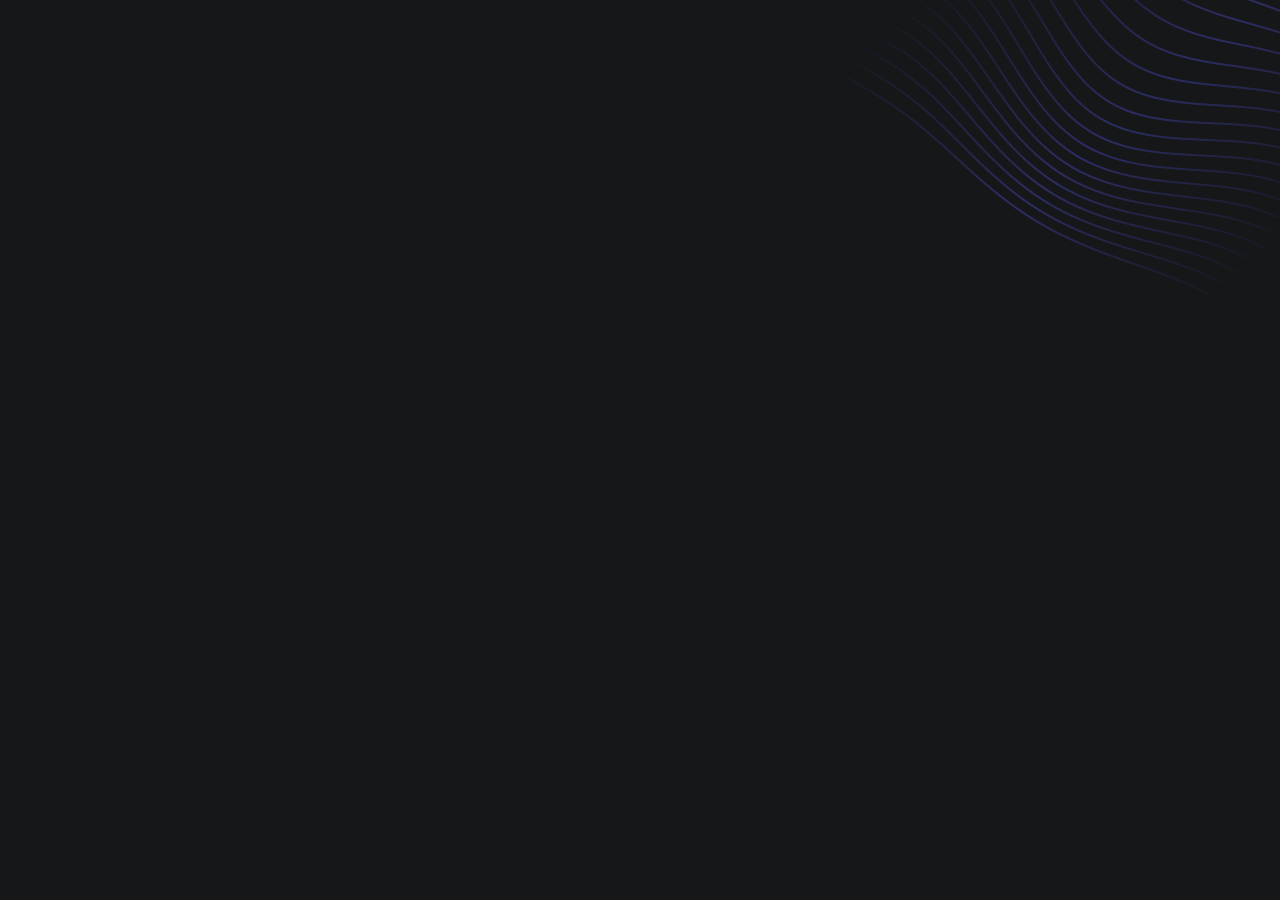
==== pages/signIn.html @ e15dbd8a "Sign up закончил, все до мелочей и адаптивку" ====
<!DOCTYPE html>
<html lang="en">
<head>
    <meta charset="UTF-8">
    <meta http-equiv="X-UA-Compatible" content="IE=edge">
    <meta name="viewport" content="width=device-width, initial-scale=1.0">
    <title>Sign In</title>
    <link rel="stylesheet" href="../css/base.css">
</head>
<body>
    <div class="decoration">
        <img src="../imgs/second-decore-one.png" alt="">
    </div>  
</body>
</html>
---- css/base.css ----
/* http://meyerweb.com/eric/tools/css/reset/
   v5.0.2 | 20191019
   License: none (public domain)
*/
@import url("https://fonts.googleapis.com/css2?family=Architects+Daughter&family=Inter:wght@100..900&display=swap");
* {
  margin: 0;
  padding: 0;
  border: 0;
  font-size: 100%;
  font: inherit;
  vertical-align: baseline;
  box-sizing: border-box;
}

/* HTML5 display-role reset for older browsers */
article, aside, details, figcaption, figure,
footer, header, hgroup, main, menu, nav, section {
  display: block;
}

/* HTML5 hidden-attribute fix for newer browsers */
*[hidden] {
  display: none;
}

body {
  line-height: 1;
}

menu, ol, ul {
  list-style: none;
}

blockquote, q {
  quotes: none;
}

blockquote:before, blockquote:after,
q:before, q:after {
  content: "";
  content: none;
}

table {
  border-collapse: collapse;
  border-spacing: 0;
}

a {
  text-decoration: none;
}

button, input {
  outline: none;
  border: none;
}

.header .header--top .container .nav .nav--list a .icon {
  display: none;
}

.main .sign-form .container .form .selection-text, .header--bottom .container .text--content .buttons, .header .header--top .container .nav .nav--list, .header .header--top .container {
  display: flex;
  justify-content: space-between;
  align-items: center;
}

.main .sign-form .container .form .input-complex, .main .sign-form .container .form, .main .sign-form .container, .header--bottom .container .text--content, .header--bottom .container {
  display: flex;
  flex-direction: column;
  justify-content: space-between;
  align-items: center;
}

.header {
  padding: 0 30px;
}
.header .header--top {
  position: relative;
}
.header .header--top .container {
  height: 80px;
}
.header .header--top .container .nav .nav--list {
  gap: 51px;
}
@media (max-width: 768px) {
  .header .header--top .container .nav .nav--list {
    gap: 6dvw;
  }
}
.header .header--top .container .nav .nav--list a {
  border-radius: 2px;
  padding: 10px 20px;
}
@media (max-width: 768px) {
  .header .header--top .container .nav .nav--list a .icon {
    display: block;
    width: 24px;
    height: 24px;
  }
}
@media (max-width: 768px) {
  .header .header--top .container .nav .nav--list a .link--text {
    display: none;
  }
}
.header .header--top .container .nav .nav--list .Sign-in a {
  color: rgb(93, 93, 255);
  font-family: "Inter", sans-serif;
  font-weight: 500;
  font-size: 16px;
  line-height: 24px;
  letter-spacing: -0.25px;
}
@media (max-width: 768px) {
  .header .header--top .container .nav .nav--list .Sign-in a {
    display: block;
    border: 1px solid rgb(93, 93, 255);
  }
}
.header .header--top .container .nav .nav--list .Sign-up a {
  box-shadow: 0px 1px 3px 0px rgba(25, 32, 44, 0.04);
  color: rgb(255, 255, 255);
  font-family: "Inter", sans-serif;
  font-weight: 500;
  font-size: 16px;
  line-height: 24px;
  letter-spacing: -0.25px;
  background-color: rgb(93, 93, 255);
}
@media (max-width: 768px) {
  .header .header--top .container .nav .nav--list .Sign-up a {
    display: flex;
  }
}

.header--bottom {
  padding-top: 80px;
}
.header--bottom .container .text--content {
  max-width: 768px;
  text-align: center;
  gap: 32px;
}
.header--bottom .container .text--content .buttons {
  height: 48px;
  gap: 12px;
}
@media (max-width: 470px) {
  .header--bottom .container .text--content .buttons {
    flex-wrap: wrap;
    justify-content: center;
    align-items: stretch;
  }
}
.header--bottom .container .text--content .buttons a {
  color: auto;
  font-family: "Inter", sans-serif;
  font-weight: 500;
  font-size: 16px;
  line-height: 24px;
  letter-spacing: -0.25px;
  padding: 12px 32px;
}
.header--bottom .container .text--content .buttons .first-btn {
  background-color: rgb(93, 93, 255);
  color: rgb(255, 255, 255);
}
.header--bottom .container .text--content .buttons .second-btn {
  background-color: rgb(51, 54, 58);
  color: rgb(197, 210, 220);
}
.main {
  padding: 80px 0 50px;
}
.main .sign-form .container {
  padding: 0px 25px;
  align-items: center;
  gap: 80px;
}
.main .sign-form .container .title {
  text-align: center;
}
.main .sign-form .container .form {
  max-width: 401px;
  height: 644px;
  align-items: stretch;
  gap: 16px;
}
.main .sign-form .container .form input {
  padding: 12px 16px;
  text-align: start;
  border-radius: 1px;
}
.main .sign-form .container .form input[type=button], .main .sign-form .container .form input[type=submit] {
  text-align: center;
  color: rgb(255, 255, 255);
  font-family: "Inter", sans-serif;
  font-weight: 400;
  font-size: 16px;
  line-height: 24px;
  letter-spacing: -0.25px;
}
.main .sign-form .container .form input[type=text], .main .sign-form .container .form input[type=email], .main .sign-form .container .form input[type=password] {
  color: initial;
  font-family: "Inter", sans-serif;
  font-weight: 400;
  font-size: 16px;
  line-height: 24px;
  letter-spacing: -0.25px;
}
.main .sign-form .container .form input[type=text]::placeholder, .main .sign-form .container .form input[type=email]::placeholder, .main .sign-form .container .form input[type=password]::placeholder {
  color: rgb(112, 125, 134);
  font-family: "Inter", sans-serif;
  font-weight: 400;
  font-size: 16px;
  line-height: 24px;
  letter-spacing: -0.25px;
}
.main .sign-form .container .form .google-btn {
  position: relative;
  height: 48px;
}
.main .sign-form .container .form .google-btn .google {
  width: 100%;
  text-align: center;
  background-color: rgb(229, 61, 62);
  position: absolute;
}
.main .sign-form .container .form .google-btn .google-ico {
  width: 31px;
  height: 25px;
  border-right: 1px solid rgb(245, 101, 101);
  position: absolute;
  z-index: 2;
  background: url("../../imgs/sign/google-ico.svg");
  background-position: center;
  background-repeat: no-repeat;
  background-position: left;
  top: 12px;
  left: 16px;
}
.main .sign-form .container .form .selection-text {
  align-items: center;
}
.main .sign-form .container .form .selection-text .line-dots {
  width: 90px;
  height: 1px;
  border-bottom: 1px dotted rgb(51, 54, 58);
}
.main .sign-form .container .form .selection-text .description {
  text-align: center;
  color: rgb(155, 169, 180);
  font-family: "Inter", sans-serif;
  font-weight: 400;
  font-size: 16px;
  line-height: 1.5;
  letter-spacing: -0.25px;
}
@media (max-width: 470px) {
  .main .sign-form .container .form .selection-text .description {
    color: rgb(155, 169, 180);
    font-family: "Inter", sans-serif;
    font-weight: 400;
    font-size: 14px;
    line-height: 1.5;
    letter-spacing: -0.25px;
  }
}
.main .sign-form .container .form .input-complex {
  align-items: stretch;
}
.main .sign-form .container .form .input-complex .label {
  color: rgb(197, 210, 220);
  font-family: "Inter", sans-serif;
  font-weight: 500;
  font-size: 14px;
  line-height: 22px;
  letter-spacing: initial;
  position: relative;
}
.main .sign-form .container .form .input-complex .label:after {
  content: "*";
  color: rgb(229, 61, 62);
  position: absolute;
}
.main .sign-form .container .form .input-complex .input {
  border: 1px solid rgb(51, 54, 58);
  background: transparent;
  color: rgb(112, 125, 134);
}
.main .sign-form .container .form .privacy-text {
  text-align: center;
  color: rgb(112, 125, 134);
  font-family: "Inter", sans-serif;
  font-weight: 400;
  font-size: 16px;
  line-height: 24px;
  letter-spacing: -0.25px;
}
.main .sign-form .container .form .privacy-text a {
  text-decoration: underline;
  color: rgb(155, 169, 180);
  font-family: "Inter", sans-serif;
  font-weight: 400;
  font-size: 16px;
  line-height: 24px;
  letter-spacing: -0.25px;
}
.main .sign-form .container .form .SignUp-btn {
  background-color: rgb(93, 93, 255);
}
.main .sign-form .container .form .link-label {
  text-align: center;
  color: rgb(155, 169, 180);
  font-family: "Inter", sans-serif;
  font-weight: 400;
  font-size: 16px;
  line-height: 24px;
  letter-spacing: -0.25px;
}
.main .sign-form .container .form .link-label .link {
  color: rgb(93, 93, 255);
  font-family: "Inter", sans-serif;
  font-weight: 400;
  font-size: 16px;
  line-height: 24px;
  letter-spacing: -0.25px;
}

body {
  background-color: rgb(21, 23, 25);
  position: relative;
}
body::-webkit-scrollbar {
  display: none;
}
body .decoration {
  z-index: -2;
  max-width: 501px;
  max-height: 364px;
  position: absolute;
  top: 0;
  right: 0;
}
@media (max-width: 768px) {
  body .decoration img {
    width: 300px;
    height: 217px;
  }
}

.container {
  max-width: 1104px;
  margin: auto;
}

.logo {
  width: 32px;
  height: 32px;
}

h1.title {
  color: rgb(217, 227, 234);
  font-family: "Inter", sans-serif;
  font-weight: 800;
  font-size: 52px;
  line-height: 1.2;
  letter-spacing: -0.5px;
}
@media (max-width: 470px) {
  h1.title {
    color: rgb(217, 227, 234);
    font-family: "Inter", sans-serif;
    font-weight: 800;
    font-size: 34px;
    line-height: 1.2;
    letter-spacing: -0.5px;
  }
}

.description {
  color: rgb(155, 169, 180);
  font-family: "Inter", sans-serif;
  font-weight: 400;
  font-size: 20px;
  line-height: 30px;
  letter-spacing: -0.25px;
}
@media (max-width: 470px) {
  .description {
    color: rgb(155, 169, 180);
    font-family: "Inter", sans-serif;
    font-weight: 400;
    font-size: 16px;
    line-height: 24px;
    letter-spacing: -0.25px;
  }
}
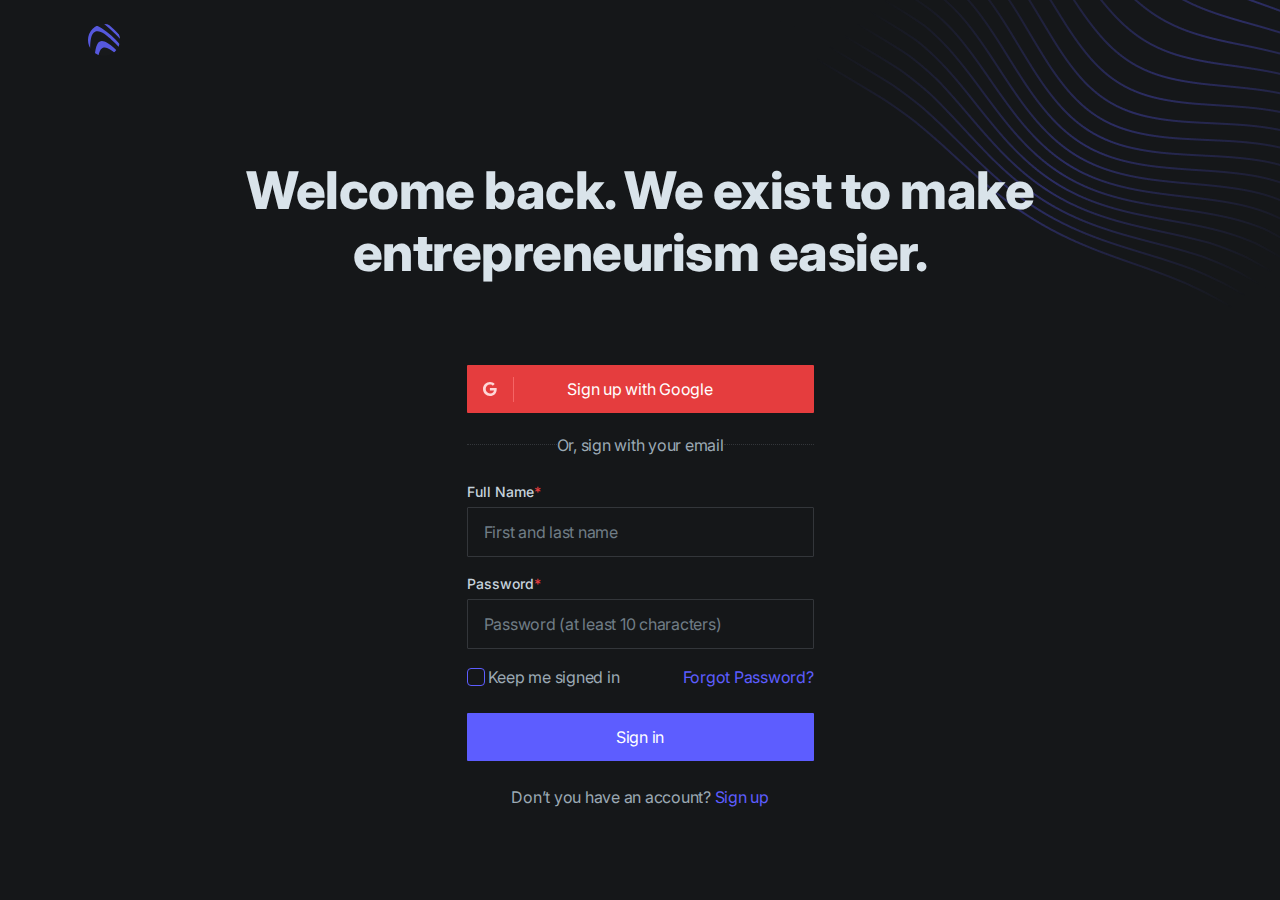
==== commit bec53d19: "sign pages are done" ====
--- a/pages/signIn.html
+++ b/pages/signIn.html
@@ -1,15 +1,86 @@
 <!DOCTYPE html>
 <html lang="en">
-<head>
-    <meta charset="UTF-8">
-    <meta http-equiv="X-UA-Compatible" content="IE=edge">
-    <meta name="viewport" content="width=device-width, initial-scale=1.0">
+  <head>
+    <meta charset="UTF-8" />
+    <meta http-equiv="X-UA-Compatible" content="IE=edge" />
+    <meta name="viewport" content="width=device-width, initial-scale=1.0" />
     <title>Sign In</title>
-    <link rel="stylesheet" href="../css/base.css">
-</head>
-<body>
+    <link rel="stylesheet" href="../css/base.css" />
+  </head>
+  <body>
     <div class="decoration">
-        <img src="../imgs/second-decore-one.png" alt="">
-    </div>  
-</body>
-</html>+      <img src="../imgs/second-decore-one.png" alt="" />
+    </div>
+    <header class="header">
+      <div class="header--top">
+        <div class="container">
+          <a href="../index.html" class="logo">
+            <img src="../imgs/Logo-ico.svg" alt="Logo" />
+          </a>
+        </div>
+      </div>
+    </header>
+    <main class="main">
+      <section class="sign-form">
+        <div class="container">
+          <h1 class="title">
+            Welcome back. We exist to make entrepreneurism easier.
+          </h1>
+          <form action="" class="form" id="sign-in">
+            <div class="google-btn">
+              <input type="button" value="Sign up with Google" class="google" />
+              <div class="google-ico">
+                <img src="../imgs/sign/google-ico.svg" alt="" class="icon" />
+              </div>
+            </div>
+            <div class="selection-text">
+              <div class="line-dots"></div>
+              <p class="description">Or, sign with your email</p>
+              <div class="line-dots"></div>
+            </div>
+            <div class="input-complex-section">
+              <div class="input-complex">
+                <label for="full_Name" class="label">Full Name</label>
+                <input
+                  type="text"
+                  id="full_Name"
+                  class="input"
+                  placeholder="First and last name"
+                />
+              </div>
+              <div class="input-complex">
+                <label for="Password" class="label">Password</label>
+                <input
+                  type="password"
+                  id="Password"
+                  class="input"
+                  placeholder="Password (at least 10 characters)"
+                />
+              </div>
+              <div class="additional-info-section">
+                <label class="link-label" for="check-box">
+                  <input
+                    type="checkbox"
+                    name="check-box"
+                    id="check-box"
+                    class="check-box"
+                  />
+                  <span class="ico">
+                    <img src="../imgs/sign/checked-checkbox-ico.svg" alt="" class="checked-img">
+                  </span>
+                  Keep me signed in
+                </label>
+                <a href="" class="link">Forgot Password?</a>
+              </div>
+            </div>
+            <input type="submit" value="Sign in" class="SignUp-btn" />
+            <label for="#" class="link-label"
+              >Don’t you have an account?
+              <a href="./signUp.html" class="link"> Sign up</a></label
+            >
+          </form>
+        </div>
+      </section>
+    </main>
+  </body>
+</html>
--- a/css/base.css
+++ b/css/base.css
@@ -56,17 +56,17 @@
   border: none;
 }
 
-.header .header--top .container .nav .nav--list a .icon {
+.main .sign-form .container #sign-in .additional-info-section .ico .checked-img, .header .header--top .container .nav .nav--list a .icon {
   display: none;
 }
 
-.main .sign-form .container .form .selection-text, .header--bottom .container .text--content .buttons, .header .header--top .container .nav .nav--list, .header .header--top .container {
+.main .sign-form .container .form .selection-text, .main .sign-form .container .form .google-btn .google-ico, .main .sign-form .container #sign-in .additional-info-section .link-label, .main .sign-form .container #sign-in .additional-info-section, .header--bottom .container .text--content .buttons, .header .header--top .container .nav .nav--list, .header .header--top .container {
   display: flex;
   justify-content: space-between;
   align-items: center;
 }
 
-.main .sign-form .container .form .input-complex, .main .sign-form .container .form, .main .sign-form .container, .header--bottom .container .text--content, .header--bottom .container {
+.main .sign-form .container .form .input-complex-section .input-complex, .main .sign-form .container .form .input-complex-section, .main .sign-form .container .form, .main .sign-form .container, .header--bottom .container .text--content, .header--bottom .container {
   display: flex;
   flex-direction: column;
   justify-content: space-between;
@@ -176,18 +176,44 @@
   padding: 80px 0 50px;
 }
 .main .sign-form .container {
-  padding: 0px 25px;
+  padding: 0px 10px;
   align-items: center;
   gap: 80px;
 }
 .main .sign-form .container .title {
   text-align: center;
 }
+.main .sign-form .container #sign-up {
+  height: 644px;
+}
+.main .sign-form .container #sign-in {
+  height: 444px;
+}
+.main .sign-form .container #sign-in .additional-info-section .link-label {
+  gap: 8px;
+}
+.main .sign-form .container #sign-in .additional-info-section .check-box {
+  position: relative;
+  opacity: 0;
+  cursor: pointer;
+}
+.main .sign-form .container #sign-in .additional-info-section .check-box:checked ~ .ico {
+  padding: 0;
+}
+.main .sign-form .container #sign-in .additional-info-section .check-box:checked ~ .ico .checked-img {
+  display: block;
+}
+.main .sign-form .container #sign-in .additional-info-section .ico {
+  position: absolute;
+  padding: 8px;
+  border-radius: 4px;
+  border: 1px solid rgb(93, 93, 255);
+}
 .main .sign-form .container .form {
+  gap: 16px;
   max-width: 401px;
-  height: 644px;
   align-items: stretch;
-  gap: 16px;
+  gap: 24px;
 }
 .main .sign-form .container .form input {
   padding: 12px 16px;
@@ -235,44 +261,40 @@
   border-right: 1px solid rgb(245, 101, 101);
   position: absolute;
   z-index: 2;
-  background: url("../../imgs/sign/google-ico.svg");
-  background-position: center;
-  background-repeat: no-repeat;
-  background-position: left;
   top: 12px;
   left: 16px;
+  justify-content: flex-start;
+}
+.main .sign-form .container .form .google-btn .google-ico .icon {
+  width: 14px;
+  height: 14px;
 }
 .main .sign-form .container .form .selection-text {
   align-items: center;
+}
+.main .sign-form .container .form .selection-text .description {
+  text-align: center;
+  color: rgb(155, 169, 180);
+  font-family: "Inter", sans-serif;
+  font-weight: 400;
+  font-size: 16px;
+  line-height: 1.5;
+  letter-spacing: -0.25px;
 }
 .main .sign-form .container .form .selection-text .line-dots {
   width: 90px;
   height: 1px;
   border-bottom: 1px dotted rgb(51, 54, 58);
 }
-.main .sign-form .container .form .selection-text .description {
-  text-align: center;
-  color: rgb(155, 169, 180);
-  font-family: "Inter", sans-serif;
-  font-weight: 400;
-  font-size: 16px;
-  line-height: 1.5;
-  letter-spacing: -0.25px;
-}
-@media (max-width: 470px) {
-  .main .sign-form .container .form .selection-text .description {
-    color: rgb(155, 169, 180);
-    font-family: "Inter", sans-serif;
-    font-weight: 400;
-    font-size: 14px;
-    line-height: 1.5;
-    letter-spacing: -0.25px;
-  }
-}
-.main .sign-form .container .form .input-complex {
+.main .sign-form .container .form .input-complex-section {
+  gap: 16px;
   align-items: stretch;
 }
-.main .sign-form .container .form .input-complex .label {
+.main .sign-form .container .form .input-complex-section .input-complex {
+  align-items: stretch;
+  gap: 4px;
+}
+.main .sign-form .container .form .input-complex-section .input-complex .label {
   color: rgb(197, 210, 220);
   font-family: "Inter", sans-serif;
   font-weight: 500;
@@ -281,17 +303,17 @@
   letter-spacing: initial;
   position: relative;
 }
-.main .sign-form .container .form .input-complex .label:after {
+.main .sign-form .container .form .input-complex-section .input-complex .label:after {
   content: "*";
   color: rgb(229, 61, 62);
   position: absolute;
 }
-.main .sign-form .container .form .input-complex .input {
+.main .sign-form .container .form .input-complex-section .input-complex .input {
   border: 1px solid rgb(51, 54, 58);
   background: transparent;
   color: rgb(112, 125, 134);
 }
-.main .sign-form .container .form .privacy-text {
+.main .sign-form .container .form .input-complex-section .privacy-text {
   text-align: center;
   color: rgb(112, 125, 134);
   font-family: "Inter", sans-serif;
@@ -300,7 +322,7 @@
   line-height: 24px;
   letter-spacing: -0.25px;
 }
-.main .sign-form .container .form .privacy-text a {
+.main .sign-form .container .form .input-complex-section .privacy-text a {
   text-decoration: underline;
   color: rgb(155, 169, 180);
   font-family: "Inter", sans-serif;
@@ -321,7 +343,7 @@
   line-height: 24px;
   letter-spacing: -0.25px;
 }
-.main .sign-form .container .form .link-label .link {
+.main .sign-form .container .form .link {
   color: rgb(93, 93, 255);
   font-family: "Inter", sans-serif;
   font-weight: 400;
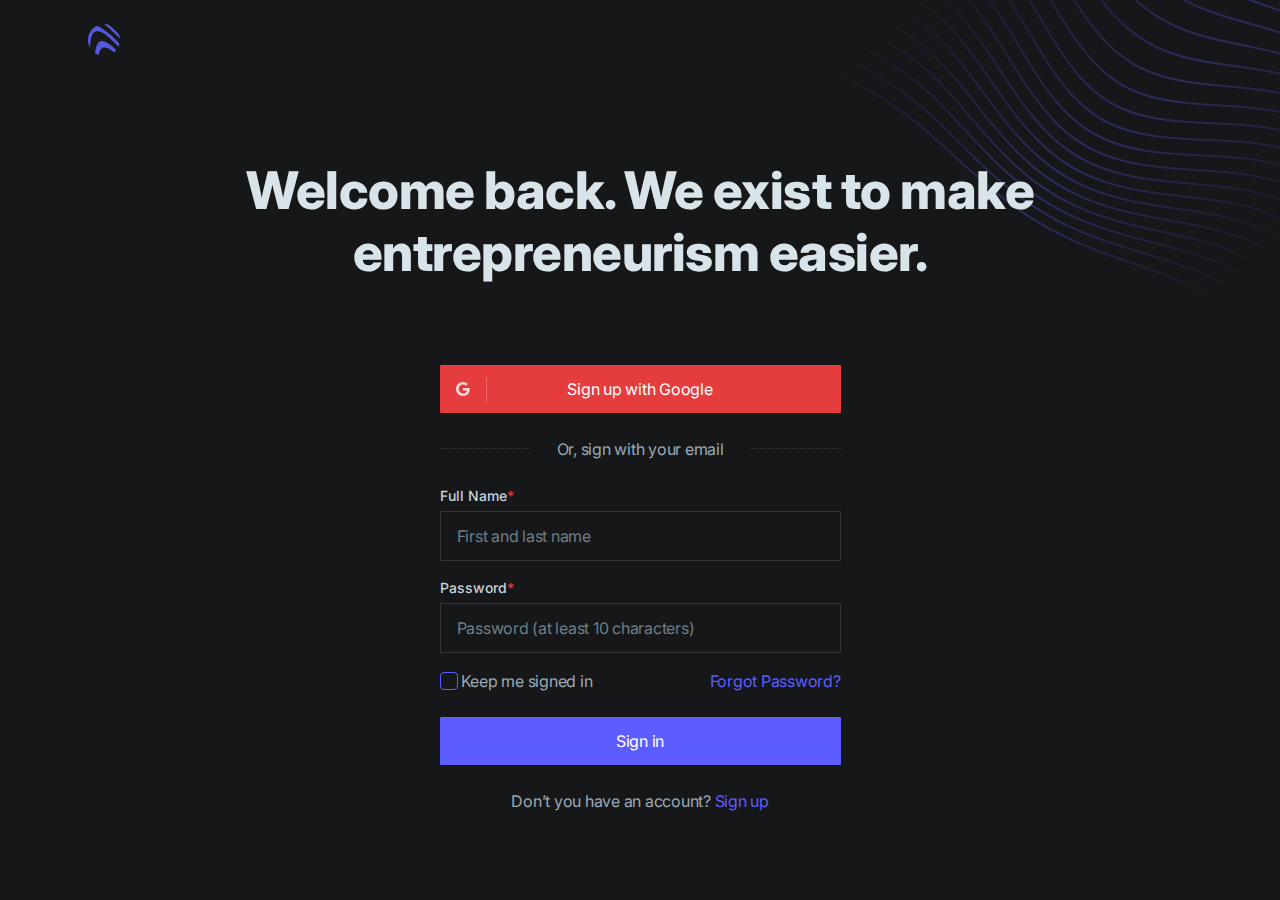
==== commit 9175f6d1: "mini bug fixed"" ====
--- a/pages/signIn.html
+++ b/pages/signIn.html
@@ -9,7 +9,7 @@
   </head>
   <body>
     <div class="decoration">
-      <img src="../imgs/second-decore-one.png" alt="" />
+      <img src="../imgs/decore/second-decore-one.png" alt="" />
     </div>
     <header class="header">
       <div class="header--top">
--- a/css/base.css
+++ b/css/base.css
@@ -60,22 +60,25 @@
   display: none;
 }
 
-.main .sign-form .container .form .selection-text, .main .sign-form .container .form .google-btn .google-ico, .main .sign-form .container #sign-in .additional-info-section .link-label, .main .sign-form .container #sign-in .additional-info-section, .header--bottom .container .text--content .buttons, .header .header--top .container .nav .nav--list, .header .header--top .container {
+.footer .footer-bottom .container .social-media-links, .footer .footer-bottom .container, .footer .footer--top .container .right-footer, .footer .footer--top .container, .joining .container .input-content, .joining .container, .comments .container .comments-cards .card .person-info, .comments .container .comments-cards, .solutions .container .solutions--main-content .card .card-texts .check-list .list-elements, .solutions .container .solutions--main-content .card, .main .sign-form .container .form .selection-text, .main .sign-form .container #sign-in .additional-info-section .link-label, .main .sign-form .container #sign-in .additional-info-section, .header--bottom .container .text--content .buttons, .header .header--top .container .nav .nav--list, .header .header--top .container {
   display: flex;
   justify-content: space-between;
   align-items: center;
 }
 
-.main .sign-form .container .form .input-complex-section .input-complex, .main .sign-form .container .form .input-complex-section, .main .sign-form .container .form, .main .sign-form .container, .header--bottom .container .text--content, .header--bottom .container {
+.container-titles, .footer .footer--top .container .right-footer .column--outer .footer-list, .footer .footer--top .container .right-footer .column--outer, .footer .footer--top .container .left-footer, .footer, .joining .container .text-content, .comments .container .comments-cards .card, .comments .container, .solutions .container .solutions--main-content .card .card-texts .titles--up, .solutions .container .solutions--main-content .card .card-texts, .solutions .container .solutions--main-content, .solutions .container, .majorities .container .majorities--cards .card .card--text, .majorities .container .majorities--cards .card, .majorities .container, .main .sign-form .container .form .input-complex-section .input-complex, .main .sign-form .container .form .input-complex-section, .main .sign-form .container .form, .main .sign-form .container, .header--bottom .container .video--content, .header--bottom .container .text--content, .header--bottom .container {
   display: flex;
   flex-direction: column;
   justify-content: space-between;
   align-items: center;
 }
 
-.header {
-  padding: 0 30px;
-}
+.footer .footer-bottom .container .social-media-links .social-link, .solutions .container .container-titles .motivational--block, .majorities .container .majorities--cards .card .accent--img, .main .sign-form .container .form .google-btn .google-ico, .header--bottom .container .video--content .play-btn {
+  display: flex;
+  justify-content: center;
+  align-items: center;
+}
+
 .header .header--top {
   position: relative;
 }
@@ -139,13 +142,18 @@
 .header--bottom {
   padding-top: 80px;
 }
+.header--bottom .container {
+  gap: 64px;
+  position: relative;
+}
 .header--bottom .container .text--content {
   max-width: 768px;
+  min-height: 218px;
   text-align: center;
   gap: 32px;
 }
 .header--bottom .container .text--content .buttons {
-  height: 48px;
+  min-height: 48px;
   gap: 12px;
 }
 @media (max-width: 470px) {
@@ -172,22 +180,78 @@
   background-color: rgb(51, 54, 58);
   color: rgb(197, 210, 220);
 }
+.header--bottom .container .video--content {
+  position: relative;
+  width: minmax(71dvw, 1024px);
+  z-index: 2;
+}
+.header--bottom .container .video--content .video--img {
+  z-index: 1;
+  max-width: 100%;
+  opacity: 1;
+}
+.header--bottom .container .video--content .play-btn {
+  position: absolute;
+  z-index: 2;
+  top: 50%;
+  transform: translateY(-50%);
+  width: 88px;
+  height: 88px;
+  border-radius: 50%;
+  transition: ease-in-out 0.2s all;
+  background: linear-gradient(213.57deg, rgba(235, 241, 245, 0.8) 14.42%, #ebf1f5 84.52%);
+}
+@media (max-width: 768px) {
+  .header--bottom .container .video--content .play-btn {
+    width: 10dvw;
+    height: 10dvw;
+  }
+}
+.header--bottom .container .video--content .play-btn:hover {
+  opacity: 0.7;
+}
+.header--bottom .container .video--content .play-btn .play-btn-triangle {
+  width: 40%;
+  aspect-ratio: 22/17;
+  background: url("/../imgs/header/play-btn-ico.svg");
+  background-position: center;
+  background-repeat: no-repeat;
+  background-size: contain;
+}
+.header--bottom .container .decoration-second {
+  width: 563px;
+  max-height: 551px;
+  position: absolute;
+  z-index: -1;
+  left: 10%;
+  bottom: -100px;
+}
+@media (max-width: 768px) {
+  .header--bottom .container .decoration-second {
+    width: 300px;
+    height: 294px;
+    left: 0;
+    bottom: -100px;
+  }
+}
+@media (max-width: 470px) {
+  .header--bottom .container .decoration-second {
+    width: minmax(128px, 188px);
+    height: minmax(125px, 184px);
+  }
+}
+
 .main {
   padding: 80px 0 50px;
 }
 .main .sign-form .container {
-  padding: 0px 10px;
+  padding: 0px 5px;
   align-items: center;
   gap: 80px;
 }
 .main .sign-form .container .title {
+  padding: 0 10px;
   text-align: center;
-}
-.main .sign-form .container #sign-up {
-  height: 644px;
-}
-.main .sign-form .container #sign-in {
-  height: 444px;
 }
 .main .sign-form .container #sign-in .additional-info-section .link-label {
   gap: 8px;
@@ -210,8 +274,7 @@
   border: 1px solid rgb(93, 93, 255);
 }
 .main .sign-form .container .form {
-  gap: 16px;
-  max-width: 401px;
+  width: min(80dvw, 401px);
   align-items: stretch;
   gap: 24px;
 }
@@ -265,12 +328,9 @@
   left: 16px;
   justify-content: flex-start;
 }
-.main .sign-form .container .form .google-btn .google-ico .icon {
-  width: 14px;
-  height: 14px;
-}
 .main .sign-form .container .form .selection-text {
   align-items: center;
+  gap: 12px;
 }
 .main .sign-form .container .form .selection-text .description {
   text-align: center;
@@ -280,6 +340,16 @@
   font-size: 16px;
   line-height: 1.5;
   letter-spacing: -0.25px;
+}
+@media (max-width: 470px) {
+  .main .sign-form .container .form .selection-text .description {
+    color: rgb(155, 169, 180);
+    font-family: "Inter", sans-serif;
+    font-weight: 400;
+    font-size: 12px;
+    line-height: 1.5;
+    letter-spacing: -0.25px;
+  }
 }
 .main .sign-form .container .form .selection-text .line-dots {
   width: 90px;
@@ -352,7 +422,408 @@
   letter-spacing: -0.25px;
 }
 
+.majorities {
+  padding-top: min(128px, 1dvh);
+}
+.majorities .container {
+  gap: 52px;
+}
+.majorities .container .container-titles {
+  gap: 44px;
+}
+.majorities .container .container-titles .title {
+  max-width: 768px;
+}
+.majorities .container .container-titles .sub-title {
+  max-width: 768px;
+}
+.majorities .container .majorities--cards {
+  display: grid;
+  grid-template-rows: repeat(2, 230px);
+  grid-template-columns: repeat(3, 325px);
+  gap: 64px;
+}
+@media (max-width: 1024px) {
+  .majorities .container .majorities--cards {
+    grid-template-columns: repeat(2, 325px);
+  }
+}
+@media (max-width: 768px) {
+  .majorities .container .majorities--cards {
+    grid-template-columns: repeat(1, 325px);
+  }
+}
+@media (max-width: 470px) {
+  .majorities .container .majorities--cards {
+    grid-template-columns: repeat(1, 280px);
+  }
+}
+.majorities .container .majorities--cards .card {
+  gap: 16px;
+}
+.majorities .container .majorities--cards .card .accent--img {
+  width: 64px;
+  height: 64px;
+  background-color: rgb(93, 93, 255);
+  border-radius: 50%;
+}
+.majorities .container .majorities--cards .card .card--text {
+  text-align: center;
+  gap: 8px;
+}
+
+.solutions .container {
+  gap: 80px;
+}
+.solutions .container .container-titles .motivational--block {
+  width: 186px;
+  height: 30px;
+  border-radius: 15px;
+  background-color: rgb(198, 246, 213);
+}
+.solutions .container .container-titles .motivational--block .text {
+  color: rgb(54, 162, 105);
+  font-family: "Inter", sans-serif;
+  font-weight: 600;
+  font-size: 14px;
+  line-height: 22px;
+  letter-spacing: initial;
+}
+.solutions .container .solutions--main-content {
+  gap: 80px;
+}
+.solutions .container .solutions--main-content .card {
+  gap: 64px;
+}
+@media (max-width: 1024px) {
+  .solutions .container .solutions--main-content .card {
+    flex-direction: column;
+    align-items: center;
+  }
+}
+.solutions .container .solutions--main-content .card-reverse .card-texts {
+  order: 1;
+}
+@media (max-width: 1024px) {
+  .solutions .container .solutions--main-content .card-reverse .card-texts {
+    order: 0;
+  }
+}
+.solutions .container .solutions--main-content .card-reverse .card-img {
+  order: 0;
+}
+@media (max-width: 1024px) {
+  .solutions .container .solutions--main-content .card-reverse .card-img {
+    order: 1;
+  }
+}
+.solutions .container .solutions--main-content .card .card-texts {
+  max-width: 500px;
+  align-items: flex-start;
+  gap: 16px;
+}
+@media (max-width: 1024px) {
+  .solutions .container .solutions--main-content .card .card-texts {
+    align-items: center;
+    text-align: center;
+  }
+}
+.solutions .container .solutions--main-content .card .card-texts .titles--up {
+  align-items: flex-start;
+  gap: 9px;
+}
+@media (max-width: 1024px) {
+  .solutions .container .solutions--main-content .card .card-texts .titles--up {
+    align-items: center;
+  }
+}
+.solutions .container .solutions--main-content .card .card-texts .check-list .list-elements {
+  justify-content: flex-start;
+  gap: 9px;
+}
+.solutions .container .solutions--main-content .card .card-img {
+  width: min(95dvw, 540px);
+}
+.solutions .container .solutions--main-content .card .card-img img {
+  max-width: 100%;
+}
+
+.comments {
+  padding-top: 80px;
+}
+.comments .container {
+  gap: 80px;
+}
+.comments .container .comments-cards {
+  max-width: 100%;
+  gap: 24px;
+}
+@media (max-width: 1024px) {
+  .comments .container .comments-cards {
+    flex-flow: column wrap;
+    align-items: stretch;
+  }
+}
+.comments .container .comments-cards .card {
+  min-height: 15%;
+  background: rgb(37, 40, 44);
+  padding: 24px 24px 20px;
+  gap: 20px;
+  align-items: flex-start;
+}
+.comments .container .comments-cards .card .profile-photo {
+  position: relative;
+}
+.comments .container .comments-cards .card .profile-photo .person-photo {
+  width: 48px;
+  height: 48px;
+}
+.comments .container .comments-cards .card .profile-photo .accent-comment-indicator {
+  position: absolute;
+  left: 36px;
+  top: 0;
+}
+.comments .container .comments-cards .card .person-info {
+  justify-content: flex-start;
+  border-top: 1px solid rgb(51, 54, 58);
+  max-width: 296px;
+  height: 44px;
+  padding: 20px 16px 0 0;
+  color: rgb(51, 54, 58);
+  font-family: "Inter", sans-serif;
+  font-weight: 500;
+  font-size: 16px;
+  line-height: 24px;
+  letter-spacing: -0.25px;
+}
+.comments .container .comments-cards .card .person-info .person-name {
+  color: rgb(217, 227, 234);
+  font-family: "Inter", sans-serif;
+  font-weight: 500;
+  font-size: 16px;
+  line-height: 24px;
+  letter-spacing: -0.25px;
+}
+.comments .container .comments-cards .card .person-info .person-job {
+  color: rgb(93, 93, 255);
+  font-family: "Inter", sans-serif;
+  font-weight: 500;
+  font-size: 16px;
+  line-height: 24px;
+  letter-spacing: -0.25px;
+}
+
+.joining {
+  padding-top: 80px;
+}
+.joining .container {
+  padding: 65px 48px;
+  background: rgb(93, 93, 255);
+  position: relative;
+}
+@media (max-width: 768px) {
+  .joining .container {
+    flex-direction: column;
+    text-align: center;
+    gap: 12px;
+    padding-top: 50px;
+  }
+}
+.joining .container .text-content {
+  z-index: 2;
+  max-width: 480px;
+  align-items: flex-start;
+  gap: 8px;
+}
+@media (max-width: 768px) {
+  .joining .container .text-content {
+    align-items: center;
+  }
+}
+.joining .container .text-content .description {
+  color: rgb(226, 225, 255);
+}
+.joining .container .input-content {
+  height: 48px;
+  align-items: stretch;
+  gap: 8px;
+  z-index: 2;
+}
+@media (max-width: 768px) {
+  .joining .container .input-content {
+    flex-direction: column;
+    align-items: stretch;
+  }
+}
+.joining .container .input-content .email-input {
+  max-width: 320px;
+  padding: 12px 16px;
+  background: rgb(75, 74, 207);
+  border: 1px solid rgb(171, 171, 255);
+  color: rgb(171, 171, 255);
+  font-family: "Inter", sans-serif;
+  font-weight: 400;
+  font-size: 16px;
+  line-height: 24px;
+  letter-spacing: -0.25px;
+}
+@media (max-width: 768px) {
+  .joining .container .input-content .email-input {
+    text-align: center;
+  }
+}
+.joining .container .input-content .email-input::placeholder {
+  color: rgb(171, 171, 255);
+  font-family: "Inter", sans-serif;
+  font-weight: 400;
+  font-size: 16px;
+  line-height: 24px;
+  letter-spacing: -0.25px;
+}
+.joining .container .input-content .subscribe-input {
+  padding: 12px 32px;
+  border: 1px solid rgb(255, 255, 255);
+  background: rgb(255, 255, 255);
+  color: rgb(93, 93, 255);
+  font-family: "Inter", sans-serif;
+  font-weight: 500;
+  font-size: 16px;
+  line-height: 24px;
+  letter-spacing: -0.25px;
+  transition: ease-in-out 0.2s;
+}
+.joining .container .input-content .subscribe-input:hover {
+  background-color: transparent;
+  color: rgb(255, 255, 255);
+}
+.joining .container .joining-decoration {
+  position: absolute;
+  top: 0;
+  right: 0;
+  z-index: 1;
+}
+
+.footer {
+  min-height: 233px;
+  align-items: stretch;
+  margin-bottom: 67px;
+  gap: 20px;
+}
+@media (max-width: 1024px) {
+  .footer .footer--top .container {
+    flex-flow: column wrap;
+    align-items: stretch;
+    gap: 20px;
+  }
+}
+.footer .footer--top .container .left-footer {
+  align-items: flex-start;
+  gap: minmax(auto, 14px);
+}
+@media (max-width: 1024px) {
+  .footer .footer--top .container .left-footer {
+    width: auto;
+    flex-direction: row;
+    justify-content: space-between;
+    gap: 10px;
+  }
+}
+@media (max-width: 470px) {
+  .footer .footer--top .container .left-footer {
+    flex-flow: column wrap;
+    align-items: center;
+    text-align: center;
+  }
+}
+.footer .footer--top .container .left-footer .description {
+  max-width: 352px;
+  color: rgb(155, 169, 180);
+  font-family: "Inter", sans-serif;
+  font-weight: 400px;
+  font-size: 16px;
+  line-height: 24px;
+  letter-spacing: -0.25px;
+}
+.footer .footer--top .container .right-footer {
+  align-items: flex-start;
+  gap: min(1dvw, 80px);
+}
+@media (max-width: 470px) {
+  .footer .footer--top .container .right-footer {
+    flex-flow: column wrap;
+  }
+}
+.footer .footer--top .container .right-footer .column--outer {
+  min-width: 153px;
+  align-items: flex-start;
+  gap: 4px;
+}
+@media (max-width: 470px) {
+  .footer .footer--top .container .right-footer .column--outer {
+    width: 100%;
+  }
+}
+.footer .footer--top .container .right-footer .column--outer .footer-list {
+  align-items: flex-start;
+  gap: 4px;
+}
+@media (max-width: 470px) {
+  .footer .footer--top .container .right-footer .column--outer .footer-list {
+    width: 100%;
+    flex-flow: row wrap;
+    justify-content: space-between;
+    gap: min(20px, 10%);
+  }
+}
+.footer .footer--top .container .right-footer .column--outer .footer-list .list-element .list-link {
+  color: rgb(155, 169, 180);
+  font-family: "Inter", sans-serif;
+  font-weight: 400;
+  font-size: 14px;
+  line-height: 22px;
+  letter-spacing: initial;
+}
+@media (max-width: 470px) {
+  .footer .footer-bottom .container {
+    flex-flow: column-reverse wrap;
+    gap: 20px;
+  }
+}
+.footer .footer-bottom .container .description {
+  color: rgb(155, 169, 180);
+  font-family: "Inter", sans-serif;
+  font-weight: 400;
+  font-size: 14px;
+  line-height: 22px;
+  letter-spacing: initial;
+}
+.footer .footer-bottom .container .description .name {
+  color: rgb(217, 227, 234);
+  font-family: "Inter", sans-serif;
+  font-weight: 500;
+  font-size: 14px;
+  line-height: 22px;
+  letter-spacing: initial;
+}
+.footer .footer-bottom .container .social-media-links {
+  gap: 16px;
+  order: 0;
+}
+@media (max-width: 470px) {
+  .footer .footer-bottom .container .social-media-links {
+    width: 100%;
+    justify-content: space-between;
+  }
+}
+.footer .footer-bottom .container .social-media-links .social-link {
+  width: 32px;
+  height: 32px;
+  border-radius: 50%;
+  background-color: rgb(37, 40, 44);
+}
+
 body {
+  padding: 0 5dvw;
   background-color: rgb(21, 23, 25);
   position: relative;
 }
@@ -376,7 +847,19 @@
 
 .container {
   max-width: 1104px;
-  margin: auto;
+  margin: 0 auto;
+  animation: photo-show ease-in-out 1s;
+}
+
+.container-titles {
+  max-width: 768px;
+  text-align: center;
+  gap: 16px;
+}
+
+.main section .under-line {
+  border-bottom: 1px solid rgb(51, 54, 58);
+  padding: 80px 0;
 }
 
 .logo {
@@ -403,12 +886,106 @@
   }
 }
 
+h2.title {
+  color: rgb(217, 227, 234);
+  font-family: "Inter", sans-serif;
+  font-weight: 800;
+  font-size: 40px;
+  line-height: 1.25;
+  letter-spacing: -0.5px;
+}
+@media (max-width: 470px) {
+  h2.title {
+    color: rgb(217, 227, 234);
+    font-family: "Inter", sans-serif;
+    font-weight: 800;
+    font-size: 28px;
+    line-height: 1.25;
+    letter-spacing: -0.5px;
+  }
+}
+
+h3.mini-title {
+  color: rgb(217, 227, 234);
+  font-family: "Inter", sans-serif;
+  font-weight: 700;
+  font-size: 32px;
+  line-height: 1.3125;
+  letter-spacing: -0.25px;
+}
+@media (max-width: 470px) {
+  h3.mini-title {
+    color: rgb(217, 227, 234);
+    font-family: "Inter", sans-serif;
+    font-weight: 700;
+    font-size: 28px;
+    line-height: 1.3125;
+    letter-spacing: -0.25px;
+  }
+}
+
+h4.sub-title {
+  color: rgb(155, 169, 180);
+  font-family: "Inter", sans-serif;
+  font-weight: 400;
+  font-size: 20px;
+  line-height: 1.5;
+  letter-spacing: -0.25px;
+}
+@media (max-width: 470px) {
+  h4.sub-title {
+    color: rgb(155, 169, 180);
+    font-family: "Inter", sans-serif;
+    font-weight: 400;
+    font-size: 17px;
+    line-height: 1.5;
+    letter-spacing: -0.25px;
+  }
+}
+
+h4.accent-sub-title {
+  color: rgb(93, 93, 255);
+  font-family: "Architects Daughter", cursive;
+  font-weight: 400;
+  font-size: 20px;
+  line-height: 30px;
+  letter-spacing: 0.25px;
+}
+
+h5.mini-title {
+  color: rgb(155, 169, 180);
+  font-family: "Inter", sans-serif;
+  font-weight: 700;
+  font-size: 24px;
+  line-height: 1.416;
+  letter-spacing: -0.25px;
+}
+@media (max-width: 470px) {
+  h5.mini-title {
+    color: rgb(155, 169, 180);
+    font-family: "Inter", sans-serif;
+    font-weight: 700;
+    font-size: 20px;
+    line-height: 1.416;
+    letter-spacing: -0.25px;
+  }
+}
+
+h6.title {
+  color: rgb(217, 227, 234);
+  font-family: "Inter", sans-serif;
+  font-weight: 500;
+  font-size: 14px;
+  line-height: 22px;
+  letter-spacing: initial;
+}
+
 .description {
   color: rgb(155, 169, 180);
   font-family: "Inter", sans-serif;
   font-weight: 400;
-  font-size: 20px;
-  line-height: 30px;
+  font-size: 18px;
+  line-height: 27px;
   letter-spacing: -0.25px;
 }
 @media (max-width: 470px) {
@@ -420,4 +997,17 @@
     line-height: 24px;
     letter-spacing: -0.25px;
   }
+}
+
+@keyframes photo-show {
+  from {
+    transform-origin: center;
+    scale: 0.4;
+    opacity: 0;
+  }
+  to {
+    transform-origin: center;
+    scale: 1;
+    opacity: 1;
+  }
 }